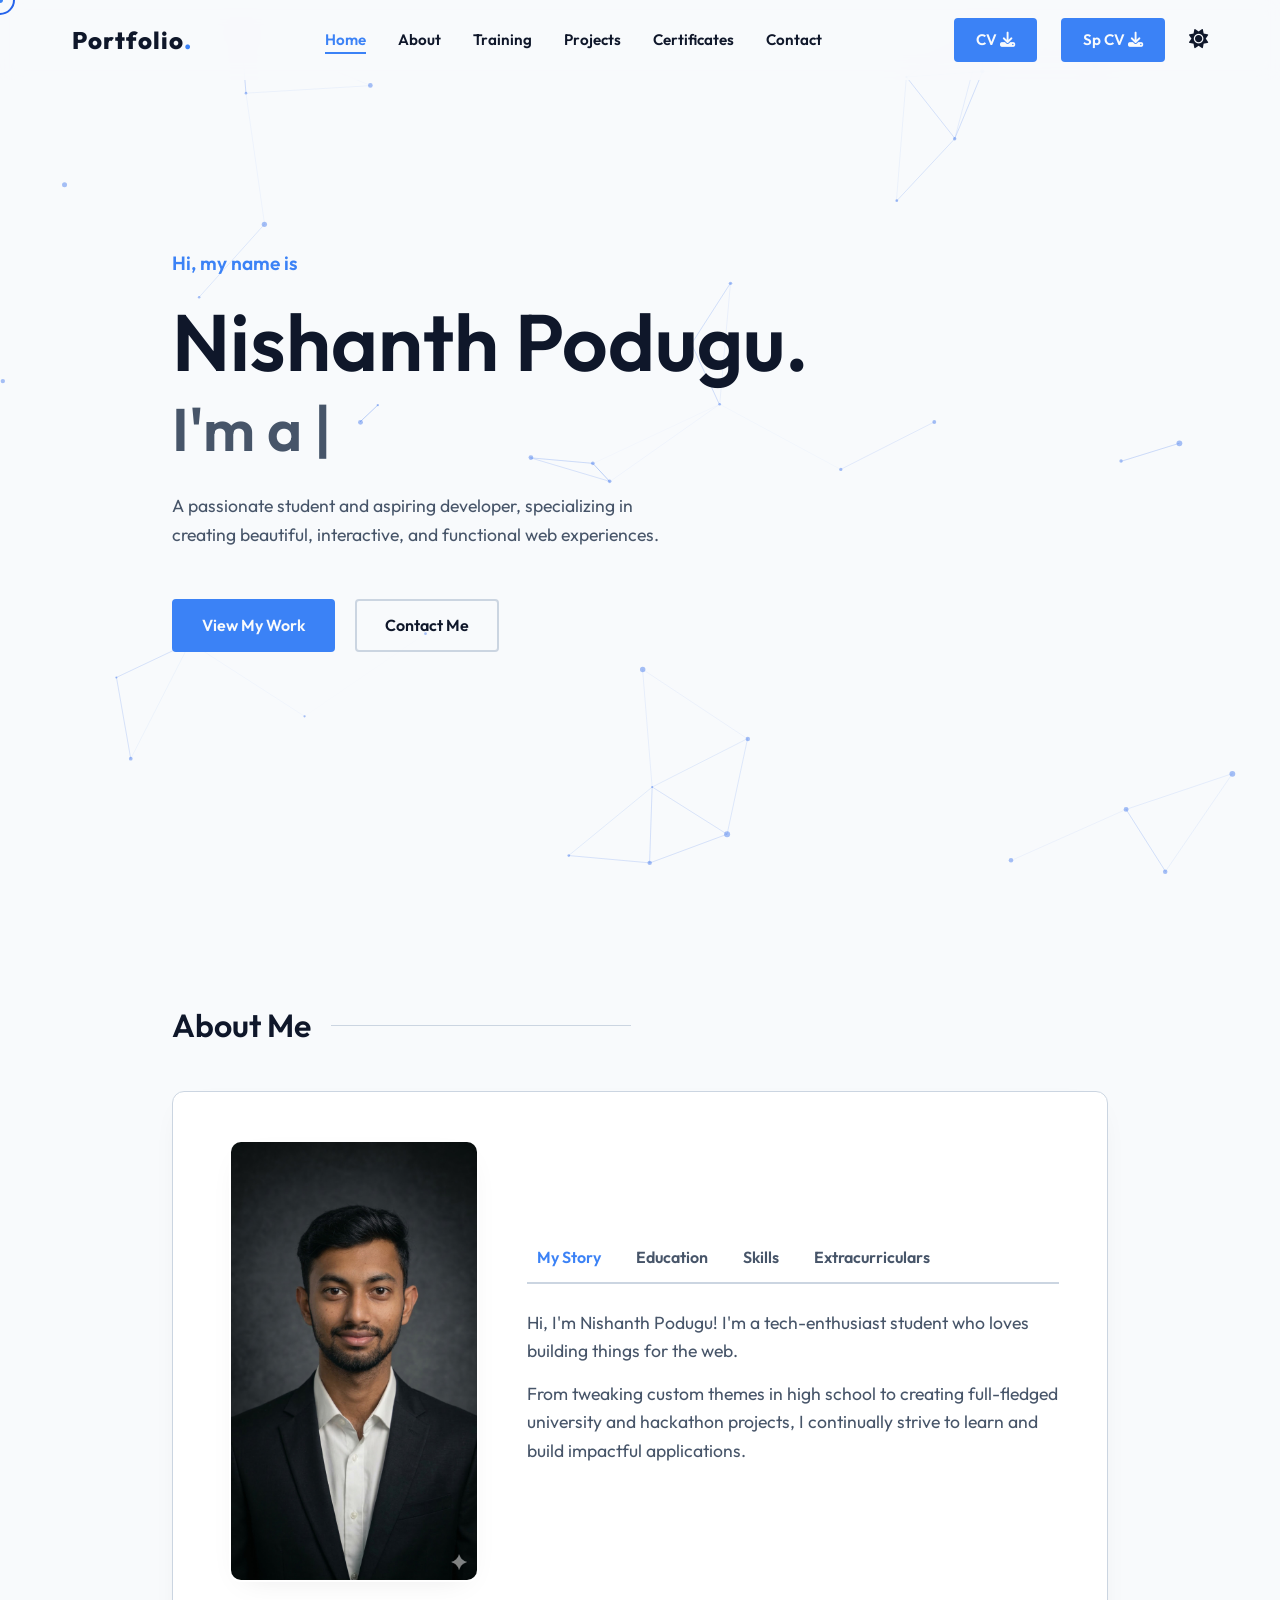
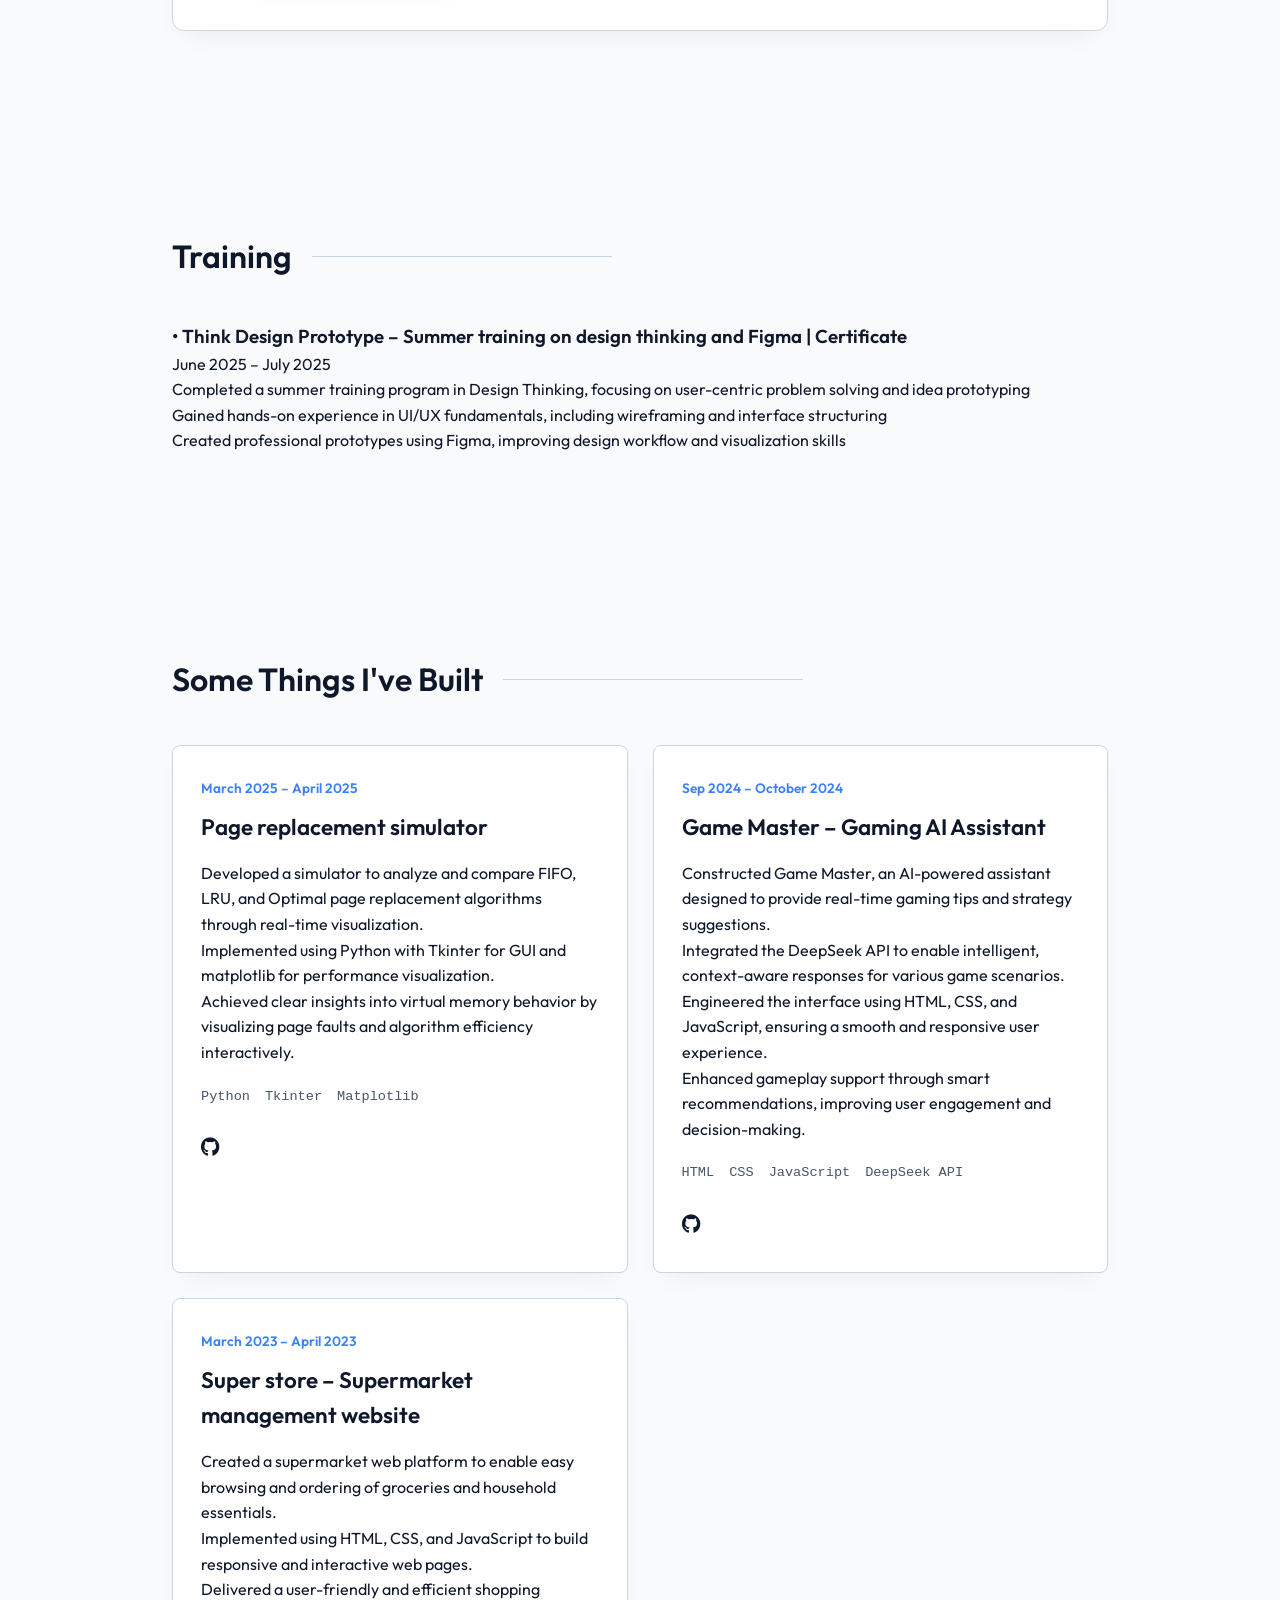
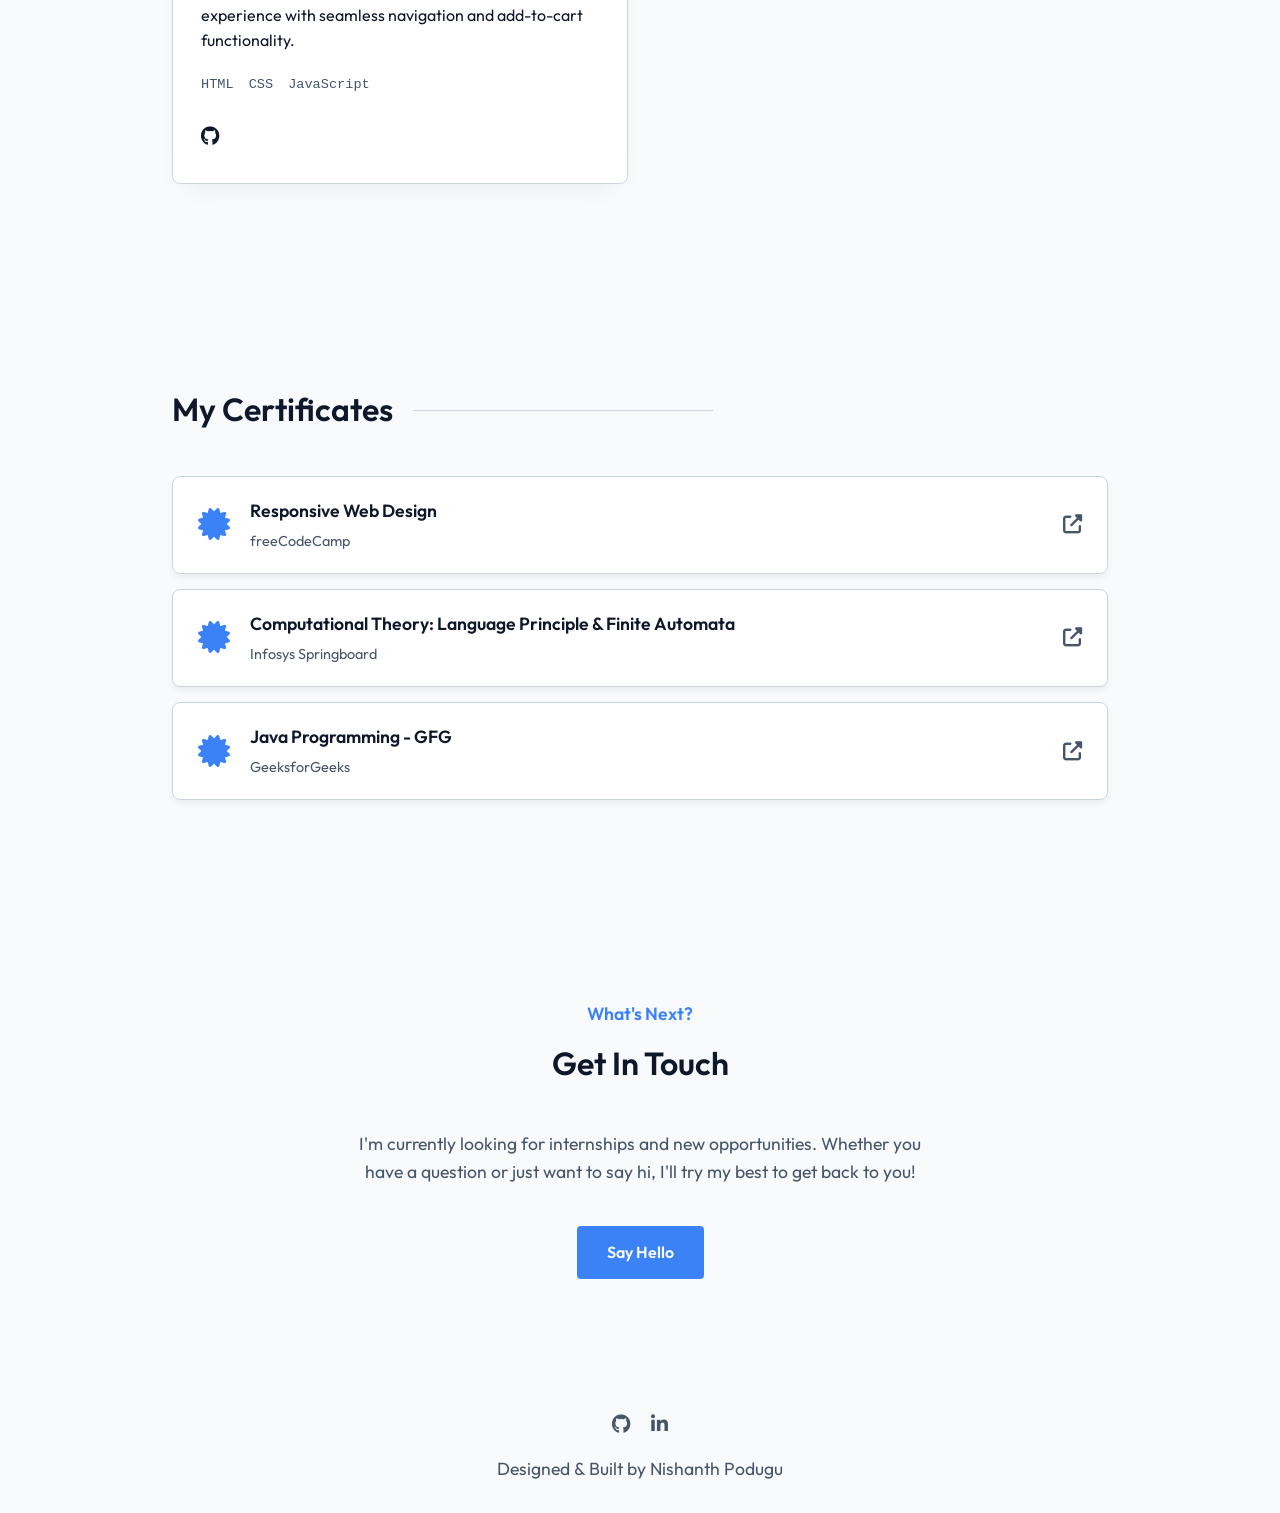
==== index.html @ 269d50a8 "Rename portfolio.html to index.html" ====
<!DOCTYPE html>
<html lang="en">

<head>
    <meta charset="UTF-8">
    <meta name="viewport" content="width=device-width, initial-scale=1.0">
    <title>Nishanth Podugu | Student Portfolio</title>
    <!-- Google Fonts -->
    <link href="https://fonts.googleapis.com/css2?family=Outfit:wght@300;400;600;800&display=swap" rel="stylesheet">
    <!-- Font Awesome for Icons -->
    <link rel="stylesheet" href="https://cdnjs.cloudflare.com/ajax/libs/font-awesome/6.4.0/css/all.min.css">
    <!-- Custom CSS -->
    <link rel="stylesheet" href="style.css">
</head>

<body class="light-mode">
    <!-- Interactive Elements -->
    <div class="cursor-dot"></div>
    <div class="cursor-outline"></div>
    <canvas id="bg-canvas" class="bg-canvas"></canvas>

    <nav class="navbar" id="navbar">
        <div class="nav-container">
            <a href="#" class="logo">Portfolio<span>.</span></a>
            <ul class="nav-links">
                <li><a href="#home" class="active">Home</a></li>
                <li><a href="#about">About</a></li>
                <li><a href="#training">Training</a></li>
                <li><a href="#projects">Projects</a></li>
                <li><a href="#certificates">Certificates</a></li>
                <li><a href="#contact">Contact</a></li>
            </ul>
            <div class="nav-right">
                <a href="https://pdflink.to/d1e5fa99/" download="CV.pdf" class="btn primary-btn resume-btn">CV <i
                        class="fas fa-download"></i></a>
                <a href="https://pdflink.to/69deb243/" download="Sp CV.pdf" class="btn primary-btn resume-btn">Sp CV <i
                        class="fas fa-download"></i></a>
                <div class="theme-toggle" id="theme-toggle">
                    <i class="fas fa-moon dark-icon"></i>
                    <i class="fas fa-sun light-icon"></i>
                </div>
                <div class="hamburger" id="hamburger">
                    <span></span>
                    <span></span>
                    <span></span>
                </div>
            </div>
        </div>
    </nav>

    <main>
        <!-- Hero Section -->
        <section id="home" class="hero">
            <div class="hero-content">
                <p class="greeting">Hi, my name is</p>
                <h1 class="name">Nishanth Podugu.</h1>
                <h2 class="role">I'm a <span class="typing-text"></span><span class="cursor">|</span></h2>
                <p class="description">
                    A passionate student and aspiring developer, specializing in creating
                    beautiful, interactive, and functional web experiences.
                </p>
                <div class="hero-buttons">
                    <a href="#projects" class="btn primary-btn">View My Work</a>
                    <a href="#contact" class="btn secondary-btn">Contact Me</a>
                </div>
            </div>
        </section>

        <!-- About Section -->
        <section id="about" class="about section-padding">
            <div class="section-container">
                <h2 class="section-title">About Me</h2>
                <div class="about-content">
                    <div class="about-image hidden-element">
                        <img src="React gfg.jpeg" alt="Nishanth Podugu" class="profile-photo">
                    </div>

                    <div class="about-text-content hidden-element delay-1">
                        <div class="about-tabs">
                            <button class="tab-btn active" data-target="story">My Story</button>
                            <button class="tab-btn" data-target="education">Education</button>
                            <button class="tab-btn" data-target="skills">Skills</button>
                            <button class="tab-btn" data-target="extra">Extracurriculars</button>
                        </div>

                        <div class="tab-content active" id="story">
                            <p>Hi, I'm Nishanth Podugu! I'm a tech-enthusiast student who loves building things for the
                                web.</p>
                            <p>From tweaking custom themes in high school to creating full-fledged university and
                                hackathon projects, I continually strive to learn and build impactful applications.</p>
                        </div>

                        <div class="tab-content" id="education">
                            <ul class="timeline-list">
                                <li>
                                    <h4>Bachelor of Technology - CSE</h4>
                                    <p class="institution">Lovely Professional University | Phagwara, Punjab</p>
                                    <p class="date">August 2023 - Present | CGPA: 8.00</p>
                                </li>
                                <li>
                                    <h4>Intermediate</h4>
                                    <p class="institution">Ascent Junior College | Madhurawada, Vizag</p>
                                    <p class="date">April 2021 - March 2023 | Percentage: 95%</p>
                                </li>
                                <li>
                                    <h4>Matriculation</h4>
                                    <p class="institution">St. Joseph's High School | Srikakulam, Andhra Pradesh</p>
                                    <p class="date">April 2011 - March 2021 | Percentage: 88%</p>
                                </li>
                            </ul>
                        </div>

                        <div class="tab-content" id="skills">
                            <div class="skills-grid">
                                <div class="skill-category">
                                    <h3>Technologies & Tools</h3>
                                    <ul class="skills-list">
                                        <li><span>C++, C, Java</span></li>
                                        <li><span>HTML, CSS, JavaScript</span></li>
                                        <li><span>React, Node.js, Bootstrap</span></li>
                                        <li><span>MySQL, MongoDB, Figma</span></li>
                                    </ul>
                                </div>
                                <div class="skill-category">
                                    <h3>Soft Skills</h3>
                                    <ul class="skills-list">
                                        <li><span>Problem-Solving</span></li>
                                        <li><span>Sportsmanship</span></li>
                                        <li><span>Willingness to learn</span></li>
                                        <li><span>Adaptability</span></li>
                                    </ul>
                                </div>
                            </div>
                        </div>

                        <div class="tab-content" id="extra">
                            <ul class="timeline-list">
                                <li>
                                    <h4>Social Service</h4>
                                    <p>Participated in the blood donation camps and other donation services of Red Cross
                                        Society.</p>
                                </li>
                                <li>
                                    <h4>Hackathon Participant</h4>
                                    <p>Participated in InnovateX - a 24 hours hackathon to learn new skills by trying to
                                        build a web application.</p>
                                </li>
                                <li>
                                    <h4>Sports</h4>
                                    <p>Participated in basketball tournaments.</p>
                                </li>
                            </ul>
                        </div>
                    </div>
                </div>
            </div>
        </section>
        <!-- Training Section -->
        <section id="training" class="training section-padding">
            <div class="section-container">
                <h2 class="section-title">Training</h2>

                <div class="training-item hidden-element delay-1">
                    <div class="training-header">
                        <h3 class="training-title">
                            &bull; Think Design Prototype &ndash; Summer training on design thinking and Figma | <a
                                href="#" class="cert-link">Certificate</a>
                        </h3>
                        <span class="training-date">June 2025 &ndash; July 2025</span>
                    </div>
                    <div class="training-body">
                        <ul class="training-details">
                            <li>Completed a summer training program in Design Thinking, focusing on user-centric problem
                                solving and idea prototyping</li>
                            <li>Gained hands-on experience in UI/UX fundamentals, including wireframing and interface
                                structuring</li>
                            <li>Created professional prototypes using Figma, improving design workflow and visualization
                                skills</li>
                        </ul>
                    </div>
                </div>
            </div>
        </section>

        <!-- Projects Section -->
        <section id="projects" class="projects section-padding">
            <div class="section-container">
                <h2 class="section-title">Some Things I've Built</h2>
                <div class="projects-grid">

                    <!-- Project 1 -->
                    <div class="project-card hidden-element delay-1">
                        <div class="project-content">
                            <p class="project-overline">March 2025 &ndash; April 2025</p>
                            <h3 class="project-title">Page replacement simulator</h3>
                            <div class="project-description">
                                <ul>
                                    <li>Developed a simulator to analyze and compare FIFO, LRU, and Optimal page
                                        replacement algorithms through real-time visualization.</li>
                                    <li>Implemented using Python with Tkinter for GUI and matplotlib for performance
                                        visualization.</li>
                                    <li>Achieved clear insights into virtual memory behavior by visualizing page faults
                                        and algorithm efficiency interactively.</li>
                                </ul>
                            </div>
                            <ul class="project-tech-list">
                                <li>Python</li>
                                <li>Tkinter</li>
                                <li>Matplotlib</li>
                            </ul>
                            <div class="project-links">
                                <a href="https://github.com/nishanth-podugu/Page-Replacement-Simulator" target="_blank"
                                    aria-label="GitHub Link"><i class="fab fa-github"></i></a>
                            </div>
                        </div>
                    </div>

                    <!-- Project 2 -->
                    <div class="project-card hidden-element delay-2">
                        <div class="project-content">
                            <p class="project-overline">Sep 2024 &ndash; October 2024</p>
                            <h3 class="project-title">Game Master &ndash; Gaming AI Assistant</h3>
                            <div class="project-description">
                                <ul>
                                    <li>Constructed Game Master, an AI-powered assistant designed to provide real-time
                                        gaming tips and strategy suggestions.</li>
                                    <li>Integrated the DeepSeek API to enable intelligent, context-aware responses for
                                        various game scenarios.</li>
                                    <li>Engineered the interface using HTML, CSS, and JavaScript, ensuring a smooth and
                                        responsive user experience.</li>
                                    <li>Enhanced gameplay support through smart recommendations, improving user
                                        engagement and decision-making.</li>
                                </ul>
                            </div>
                            <ul class="project-tech-list">
                                <li>HTML</li>
                                <li>CSS</li>
                                <li>JavaScript</li>
                                <li>DeepSeek API</li>
                            </ul>
                            <div class="project-links">
                                <a href="https://github.com/nishanth-podugu/game-master-ai-assistant" target="_blank"
                                    aria-label="GitHub Link"><i class="fab fa-github"></i></a>
                            </div>
                        </div>
                    </div>

                    <!-- Project 3 -->
                    <div class="project-card hidden-element delay-3">
                        <div class="project-content">
                            <p class="project-overline">March 2023 &ndash; April 2023</p>
                            <h3 class="project-title">Super store &ndash; Supermarket management website</h3>
                            <div class="project-description">
                                <ul>
                                    <li>Created a supermarket web platform to enable easy browsing and ordering of
                                        groceries and household essentials.</li>
                                    <li>Implemented using HTML, CSS, and JavaScript to build responsive and interactive
                                        web pages.</li>
                                    <li>Delivered a user-friendly and efficient shopping experience with seamless
                                        navigation and add-to-cart functionality.</li>
                                </ul>
                            </div>
                            <ul class="project-tech-list">
                                <li>HTML</li>
                                <li>CSS</li>
                                <li>JavaScript</li>
                            </ul>
                            <div class="project-links">
                                <a href="https://github.com/nishanth-podugu/supermarket-management-website"
                                    target="_blank" aria-label="GitHub Link"><i class="fab fa-github"></i></a>
                            </div>
                        </div>
                    </div>

                </div>
            </div>
        </section>

        <!-- Certificates Section -->
        <section id="certificates" class="certificates section-padding">
            <div class="section-container">
                <h2 class="section-title">My Certificates</h2>
                <div class="certificates-list">

                    <!-- FreeCodeCamp -->
                    <a href="https://www.freecodecamp.org/certification/fcc4a7aa92d-1d3a-4d59-b292-5b40052899d4/responsive-web-design"
                        target="_blank" class="certificate-link-card hidden-element delay-1">
                        <div class="cert-icon"><i class="fas fa-certificate"></i></div>
                        <div class="cert-text">
                            <h3>Responsive Web Design</h3>
                            <p>freeCodeCamp</p>
                        </div>
                        <i class="fas fa-external-link-alt ext-icon"></i>
                    </a>

                    <!-- Infosys -->
                    <a href="https://infyspringboard.onwingspan.com/public-assets/infosysheadstart/cert/lex_auth_0135015511562403847605/1-76b3c536-1ab8-4e2e-9bbb-ffeaceeb83f6.pdf"
                        target="_blank" class="certificate-link-card hidden-element delay-2">
                        <div class="cert-icon"><i class="fas fa-certificate"></i></div>
                        <div class="cert-text">
                            <h3>Computational Theory: Language Principle & Finite Automata</h3>
                            <p>Infosys Springboard</p>
                        </div>
                        <i class="fas fa-external-link-alt ext-icon"></i>
                    </a>

                    <!-- Java Programming - GFG -->
                    <a href="https://media.geeksforgeeks.org/courses/certificates/eeffb7afae8070c0692d9af118b48bd5.pdf"
                        target="_blank" class="certificate-link-card hidden-element delay-3">
                        <div class="cert-icon"><i class="fas fa-certificate"></i></div>
                        <div class="cert-text">
                            <h3>Java Programming - GFG</h3>
                            <p>GeeksforGeeks</p>
                        </div>
                        <i class="fas fa-external-link-alt ext-icon"></i>
                    </a>

                </div>
            </div>
        </section>

        <!-- Contact Section -->
        <section id="contact" class="contact section-padding">
            <div class="section-container">
                <div class="contact-content hidden-element">
                    <p class="contact-overline">What's Next?</p>
                    <h2 class="section-title">Get In Touch</h2>
                    <p class="contact-text">
                        I'm currently looking for internships and new opportunities. Whether you have a question or just
                        want to say hi, I'll try my best to get back to you!
                    </p>
                    <a href="mailto:Chinnavinny05@gmail.com" class="btn primary-btn">Say Hello</a>
                </div>
            </div>
        </section>
    </main>

    <footer>
        <div class="footer-socials">
            <a href="https://github.com/nishanth-podugu" target="_blank"><i class="fab fa-github"></i></a>
            <a href="https://www.linkedin.com/in/nishanth-podugu-033a70298/" target="_blank"><i
                    class="fab fa-linkedin-in"></i></a>
        </div>
        <p>Designed & Built by Nishanth Podugu
        </p>
    </footer>

    <!-- Custom JS -->
    <script src="script.js"></script>
</body>

</html>
---- style.css ----
/* --- Variables & Reset --- */
:root {
    /* Light Theme (Default) */
    --bg-color: #f8fafc;
    --text-color: #0f172a;
    --text-light: #475569;
    --primary-color: #3b82f6;
    --primary-color-hover: #2563eb;
    --secondary-color: #e2e8f0;
    --nav-bg: rgba(248, 250, 252, 0.85);
    --card-bg: #ffffff;
    --card-shadow: 0 10px 30px -15px rgba(2, 12, 27, 0.1);
    --border-color: #cbd5e1;
    --transition: all 0.3s cubic-bezier(0.645, 0.045, 0.355, 1);
}

.dark-mode {
    --bg-color: #0a192f;
    --text-color: #ccd6f6;
    --text-light: #8892b0;
    --primary-color: #64ffda;
    --primary-color-hover: #00cca0;
    --secondary-color: #112240;
    --nav-bg: rgba(10, 25, 47, 0.85);
    --card-bg: #112240;
    --card-shadow: 0 10px 30px -15px rgba(2, 12, 27, 0.7);
    --border-color: #233554;
}

* {
    margin: 0;
    padding: 0;
    box-sizing: border-box;
}

html {
    scroll-behavior: smooth;
    font-family: 'Outfit', sans-serif;
}

body {
    background-color: var(--bg-color);
    color: var(--text-color);
    transition: background-color 0.3s ease, color 0.3s ease;
    line-height: 1.6;
}

a {
    text-decoration: none;
    color: inherit;
    transition: var(--transition);
}

ul {
    list-style: none;
}

/* --- Typography --- */
h1, h2, h3, h4 {
    color: var(--text-color);
    font-weight: 600;
}

p {
    color: var(--text-light);
    font-size: 1.1rem;
}

/* --- Reusable Components --- */
.section-padding {
    padding: 100px 0;
}

.section-container {
    max-width: 1000px;
    margin: 0 auto;
    padding: 0 2rem;
}

.section-title {
    font-size: 2rem;
    margin-bottom: 2.5rem;
    display: flex;
    align-items: center;
}

.section-title::after {
    content: "";
    display: block;
    height: 1px;
    width: 300px;
    background-color: var(--border-color);
    margin-left: 20px;
}

.btn {
    display: inline-block;
    padding: 12px 28px;
    border-radius: 4px;
    font-weight: 600;
    cursor: pointer;
    font-size: 1rem;
}

.primary-btn {
    background-color: var(--primary-color);
    color: var(--bg-color) !important;
    border: 2px solid var(--primary-color);
    transition: var(--transition);
}

.primary-btn:hover {
    background-color: transparent;
    color: var(--primary-color) !important;
}

.secondary-btn {
    background-color: transparent;
    color: var(--text-color);
    border: 2px solid var(--border-color);
}

.secondary-btn:hover {
    border-color: var(--primary-color);
    color: var(--primary-color);
}

/* --- Navbar --- */
.navbar {
    position: fixed;
    top: 0;
    width: 100%;
    height: 80px;
    background-color: var(--nav-bg);
    backdrop-filter: blur(10px);
    z-index: 1000;
    transition: var(--transition);
    box-shadow: 0 2px 10px rgba(0,0,0,0.05);
}

.nav-container {
    display: flex;
    justify-content: space-between;
    align-items: center;
    max-width: 1200px;
    margin: 0 auto;
    height: 100%;
    padding: 0 2rem;
}

.logo {
    font-size: 1.5rem;
    font-weight: 800;
    letter-spacing: 1px;
}

.logo span {
    color: var(--primary-color);
}

.nav-links {
    display: flex;
    gap: 2rem;
}

.nav-links a {
    font-size: 0.95rem;
    font-weight: 600;
    position: relative;
}

.nav-links a:hover, .nav-links a.active {
    color: var(--primary-color);
}

.nav-links a::after {
    content: '';
    position: absolute;
    width: 0;
    height: 2px;
    bottom: -5px;
    left: 0;
    background-color: var(--primary-color);
    transition: var(--transition);
}

.nav-links a:hover::after, .nav-links a.active::after {
    width: 100%;
}

.nav-right {
    display: flex;
    align-items: center;
    gap: 1.5rem;
}

.resume-btn {
    padding: 8px 20px;
    font-size: 0.95rem;
}

.theme-toggle {
    cursor: pointer;
    font-size: 1.2rem;
    color: var(--text-color);
    transition: var(--transition);
}

.theme-toggle:hover {
    color: var(--primary-color);
}

.dark-icon { display: none; }
.light-icon { display: block; }

.dark-mode .dark-icon { display: block; }
.dark-mode .light-icon { display: none; }

.hamburger {
    display: none;
    flex-direction: column;
    cursor: pointer;
    gap: 5px;
}

.hamburger span {
    width: 25px;
    height: 3px;
    background-color: var(--text-color);
    transition: var(--transition);
}

/* --- Hero Section --- */
.hero {
    min-height: 100vh;
    display: flex;
    align-items: center;
    padding: 0 2rem;
    max-width: 1000px;
    margin: 0 auto;
}

.hero-content {
    max-width: 700px;
}

.greeting {
    color: var(--primary-color);
    font-size: 1.2rem;
    font-weight: 600;
    margin-bottom: 20px;
}

.name {
    font-size: clamp(40px, 8vw, 80px);
    line-height: 1.1;
    margin-bottom: 10px;
}

.role {
    font-size: clamp(30px, 6vw, 60px);
    color: var(--text-light);
    line-height: 1.1;
    margin-bottom: 30px;
}

.typing-text {
    color: var(--primary-color);
}

.cursor {
    animation: blink 1s infinite;
}

@keyframes blink {
    0%, 100% { opacity: 1; }
    50% { opacity: 0; }
}

.description {
    max-width: 500px;
    margin-bottom: 50px;
}

.hero-buttons {
    display: flex;
    gap: 20px;
}

/* --- About Section --- */
.about-content {
    display: flex;
    flex-direction: column;
    gap: 40px;
    background-color: var(--card-bg);
    border-radius: 12px;
    padding: 3rem;
    box-shadow: var(--card-shadow);
    border: 1px solid var(--border-color);
    transition: var(--transition);
}

.about-content:hover {
    transform: translateY(-5px);
    box-shadow: 0 15px 40px -15px rgba(2, 12, 27, 0.2);
    border-color: var(--primary-color);
}

@media (min-width: 768px) {
    .about-content {
        flex-direction: row;
        align-items: center;
    }
}

.about-image {
    flex: 1;
    display: flex;
    justify-content: center;
}

.profile-photo {
    width: 250px;
    height: auto;
    object-fit: cover;
    border-radius: 12px;
    box-shadow: var(--card-shadow);
    transition: var(--transition);
    border: 2px solid transparent;
}

.profile-photo:hover {
    border-color: var(--primary-color);
    transform: scale(1.02);
}

.about-text-content {
    flex: 2;
}

.about-tabs {
    display: flex;
    gap: 15px;
    margin-bottom: 25px;
    border-bottom: 2px solid var(--border-color);
    padding-bottom: 10px;
    overflow-x: auto;
    overflow-y: hidden;
    scrollbar-width: none; /* Firefox */
    -ms-overflow-style: none;  /* Internet Explorer 10+ */
}

.about-tabs::-webkit-scrollbar {
    display: none; /* WebKit */
}

.tab-btn {
    background: none;
    border: none;
    color: var(--text-light);
    font-size: 1rem;
    font-weight: 600;
    cursor: pointer;
    font-family: inherit;
    padding: 5px 10px;
    position: relative;
    transition: var(--transition);
    white-space: nowrap;
}

.tab-btn::after {
    content: '';
    position: absolute;
    bottom: -12px;
    left: 0;
    width: 0;
    height: 2px;
    background-color: var(--primary-color);
    transition: var(--transition);
}

.tab-btn:hover, .tab-btn.active {
    color: var(--primary-color);
}

.tab-btn.active::after {
    width: 100%;
}

.tab-content {
    display: none;
    animation: fadeIn 0.5s ease;
}

.tab-content.active {
    display: block;
}

@keyframes fadeIn {
    from { opacity: 0; transform: translateY(10px); }
    to { opacity: 1; transform: translateY(0); }
}

.tab-content p {
    margin-bottom: 15px;
}

/* Timeline specific */
.timeline-list {
    list-style: none;
    padding-left: 15px;
    border-left: 2px solid var(--border-color);
}

.timeline-list li {
    position: relative;
    padding-left: 20px;
    margin-bottom: 20px;
}

.timeline-list li::before {
    content: '';
    position: absolute;
    width: 12px;
    height: 12px;
    border-radius: 50%;
    background-color: var(--primary-color);
    left: -22px;
    top: 5px;
    border: 3px solid var(--card-bg);
}

.timeline-list h4 {
    font-size: 1.1rem;
    color: var(--text-color);
    margin-bottom: 5px;
}

.timeline-list .institution {
    font-weight: 600;
    color: var(--primary-color);
    font-size: 0.95rem;
    margin-bottom: 2px;
}

.timeline-list .date {
    font-size: 0.85rem;
    color: var(--text-light);
}

/* Skills specific */
.skills-grid {
    display: flex;
    flex-wrap: wrap;
    gap: 30px;
}

.skill-category h3 {
    margin-bottom: 15px;
    font-size: 1.1rem;
    color: var(--text-color);
}

.skills-list {
    display: flex;
    flex-direction: column;
    gap: 10px;
}

.skills-list li {
    position: relative;
    padding: 8px 12px 8px 30px;
    color: var(--text-light);
    background-color: transparent;
    border-radius: 6px;
    transition: var(--transition);
    cursor: default;
}

.skills-list li:hover {
    background-color: var(--secondary-color);
    color: var(--primary-color);
    transform: translateX(5px);
}

.skills-list li::before {
    content: '';
    position: absolute;
    width: 6px;
    height: 6px;
    border-radius: 50%;
    background-color: var(--primary-color);
    left: 10px;
    top: 50%;
    transform: translateY(-50%);
    box-shadow: 0 0 5px var(--primary-color);
    transition: var(--transition);
}

.skills-list li:hover::before {
    box-shadow: 0 0 8px var(--primary-color);
}

/* --- Projects Section --- */
.projects-grid {
    display: grid;
    grid-template-columns: repeat(auto-fill, minmax(300px, 1fr));
    gap: 25px;
}

.project-card {
    background-color: var(--card-bg);
    border-radius: 8px;
    padding: 2rem 1.75rem;
    box-shadow: var(--card-shadow);
    transition: var(--transition);
    border: 1px solid var(--border-color);
    position: relative;
    top: 0;
    display: flex;
    flex-direction: column;
}

.project-card:hover {
    transform: translateY(-8px);
    border-color: var(--primary-color);
}

.project-overline {
    color: var(--primary-color);
    font-size: 0.85rem;
    font-weight: 600;
    margin-bottom: 10px;
}

.project-title {
    font-size: 1.4rem;
    margin-bottom: 15px;
}

.project-description {
    font-size: 1rem;
    margin-bottom: 20px;
    flex-grow: 1;
}

.project-tech-list {
    display: flex;
    flex-wrap: wrap;
    gap: 15px;
    margin-bottom: 25px;
    font-size: 0.85rem;
    color: var(--text-light);
    font-family: monospace;
}

.project-links {
    display: flex;
    gap: 15px;
}

.project-links a {
    font-size: 1.2rem;
    color: var(--text-color);
}

.project-links a:hover {
    color: var(--primary-color);
}

/* --- Certificates Section --- */
.certificates-list {
    display: flex;
    flex-direction: column;
    gap: 15px;
}

.certificate-link-card {
    display: flex;
    align-items: center;
    background-color: var(--card-bg);
    padding: 20px 25px;
    border-radius: 8px;
    box-shadow: 0 4px 6px rgba(0,0,0,0.05);
    border: 1px solid var(--border-color);
    transition: var(--transition);
    text-decoration: none;
    color: var(--text-color);
}

.certificate-link-card:hover {
    transform: translateX(10px);
    border-color: var(--primary-color);
    box-shadow: var(--card-shadow);
}

.cert-icon {
    font-size: 2rem;
    color: var(--primary-color);
    margin-right: 20px;
}

.cert-text {
    flex-grow: 1;
}

.cert-text h3 {
    font-size: 1.1rem;
    margin-bottom: 5px;
}

.cert-text p {
    font-size: 0.9rem;
    margin: 0;
}

.ext-icon {
    color: var(--text-light);
    font-size: 1.2rem;
    transition: var(--transition);
}

.certificate-link-card:hover .ext-icon {
    color: var(--primary-color);
}

/* --- Contact Section --- */
.contact-content {
    text-align: center;
    max-width: 600px;
    margin: 0 auto;
}

.contact-overline {
    color: var(--primary-color);
    font-weight: 600;
    margin-bottom: 10px;
}

.contact .section-title {
    justify-content: center;
}

.contact .section-title::after {
    display: none;
}

.contact-text {
    margin-bottom: 40px;
}

/* --- Footer --- */
footer {
    text-align: center;
    padding: 30px;
    color: var(--text-light);
    font-size: 0.9rem;
}

.footer-socials {
    display: flex;
    justify-content: center;
    gap: 20px;
    margin-bottom: 15px;
}

.footer-socials a {
    color: var(--text-light);
    font-size: 1.2rem;
}

.footer-socials a:hover {
    color: var(--primary-color);
}

/* --- Animations & Utilities --- */
.hidden-element {
    opacity: 0;
    transform: translateY(30px);
    transition: all 0.8s ease-out;
}

.show-element {
    opacity: 1;
    transform: translateY(0);
}

.delay-1 { transition-delay: 0.1s; }
.delay-2 { transition-delay: 0.3s; }
.delay-3 { transition-delay: 0.5s; }

/* Responsive */
@media (max-width: 768px) {
    .resume-btn {
        display: none;
    }

    .nav-links {
        display: none; /* In a real app, this would be a sliding drawer */
        flex-direction: column;
        position: absolute;
        top: 80px;
        right: 0;
        background-color: var(--nav-bg);
        width: 100%;
        text-align: center;
        padding: 2rem 0;
        box-shadow: 0 10px 10px rgba(0,0,0,0.1);
    }
    
    .nav-links.nav-active {
        display: flex;
    }

    .hamburger {
        display: flex;
    }

    .section-title::after {
        width: 100%;
    }
}

/* --- Interactive Elements --- */
@media (pointer: fine) {
    body, a, button, .theme-toggle, .hamburger {
        cursor: none;
    }
}

.cursor-dot {
    width: 6px;
    height: 6px;
    background-color: var(--primary-color);
    position: fixed;
    top: 0;
    left: 0;
    border-radius: 50%;
    z-index: 9999;
    pointer-events: none;
    transform: translate(-50%, -50%);
    transition: width 0.2s, height 0.2s, background-color 0.2s;
}

.cursor-outline {
    width: 30px;
    height: 30px;
    border: 2px solid var(--primary-color-hover);
    position: fixed;
    top: 0;
    left: 0;
    border-radius: 50%;
    z-index: 9998;
    pointer-events: none;
    transform: translate(-50%, -50%);
    transition: width 0.2s, height 0.2s, background-color 0.2s, border-color 0.2s;
}

@media (max-width: 768px) {
    .cursor-dot, .cursor-outline {
        display: none;
    }
}

.bg-canvas {
    position: fixed;
    top: 0;
    left: 0;
    width: 100vw;
    height: 100vh;
    z-index: -1;
    pointer-events: none;
}
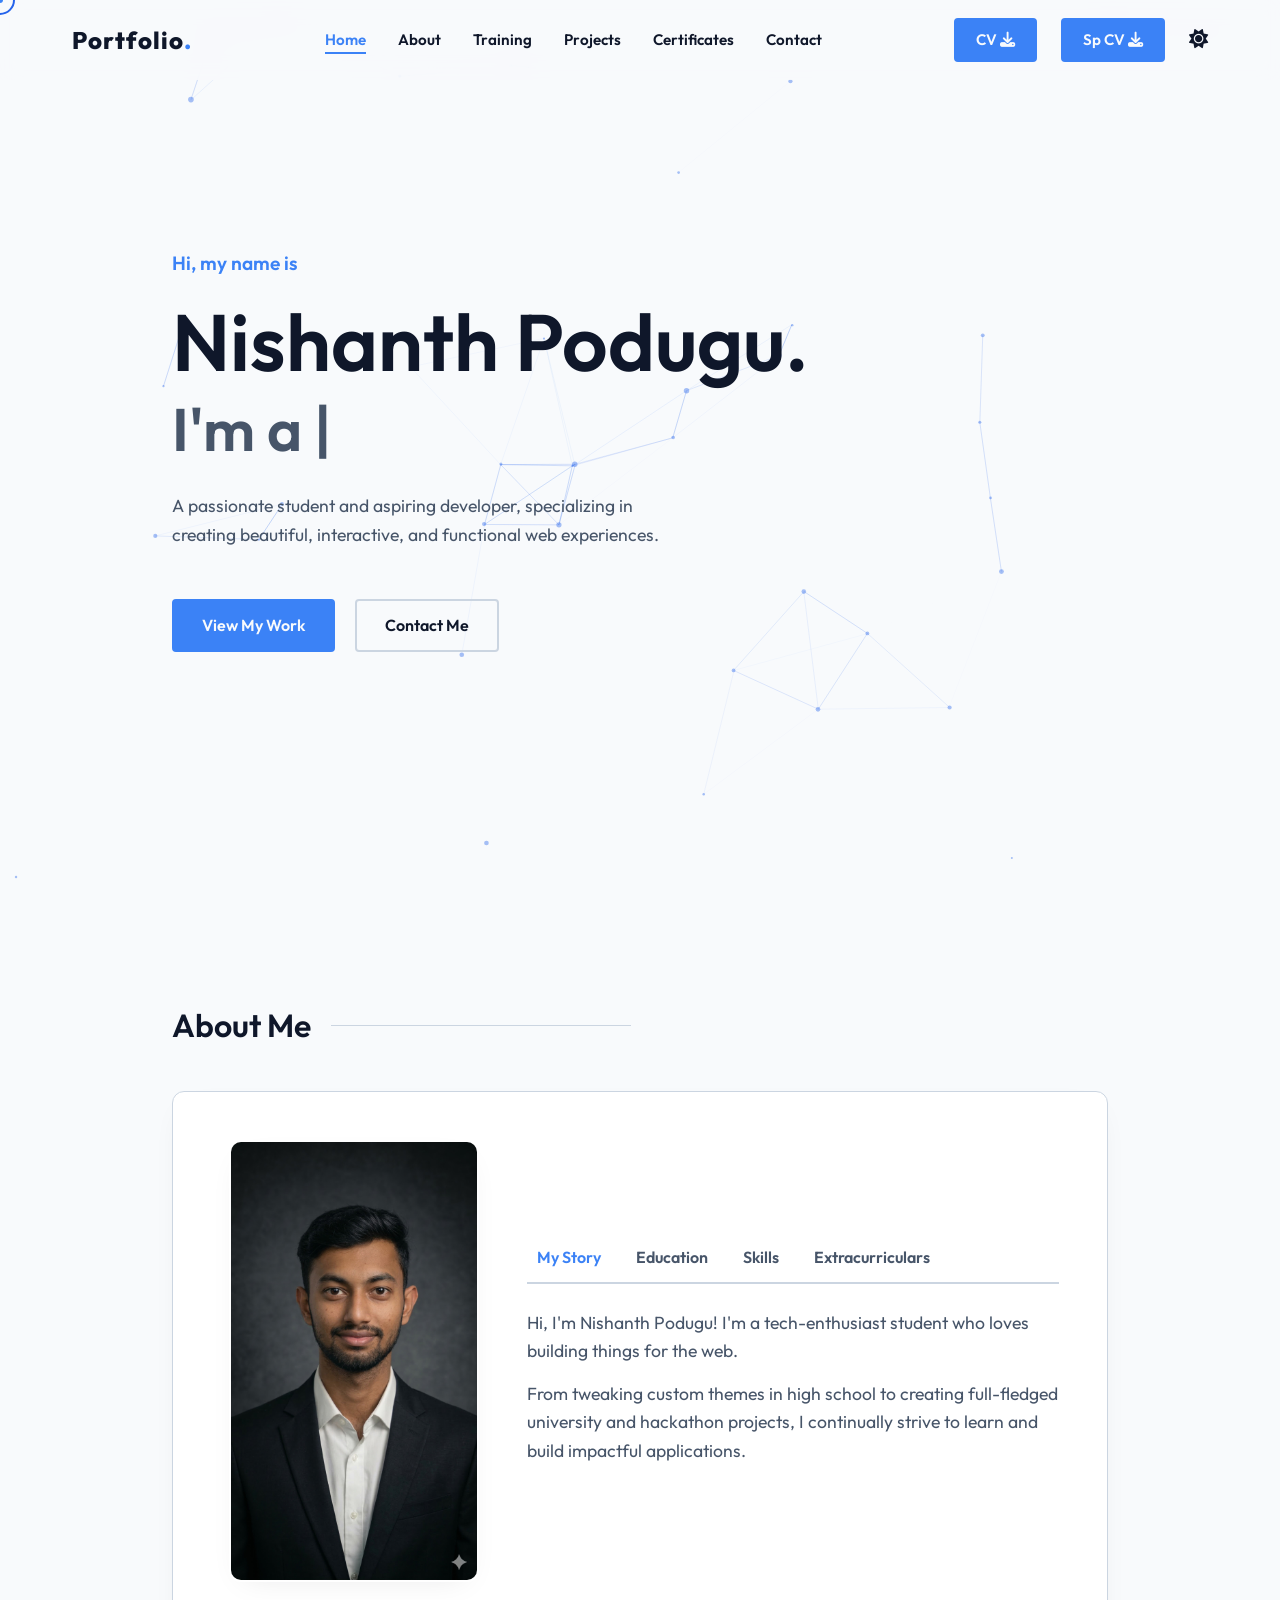
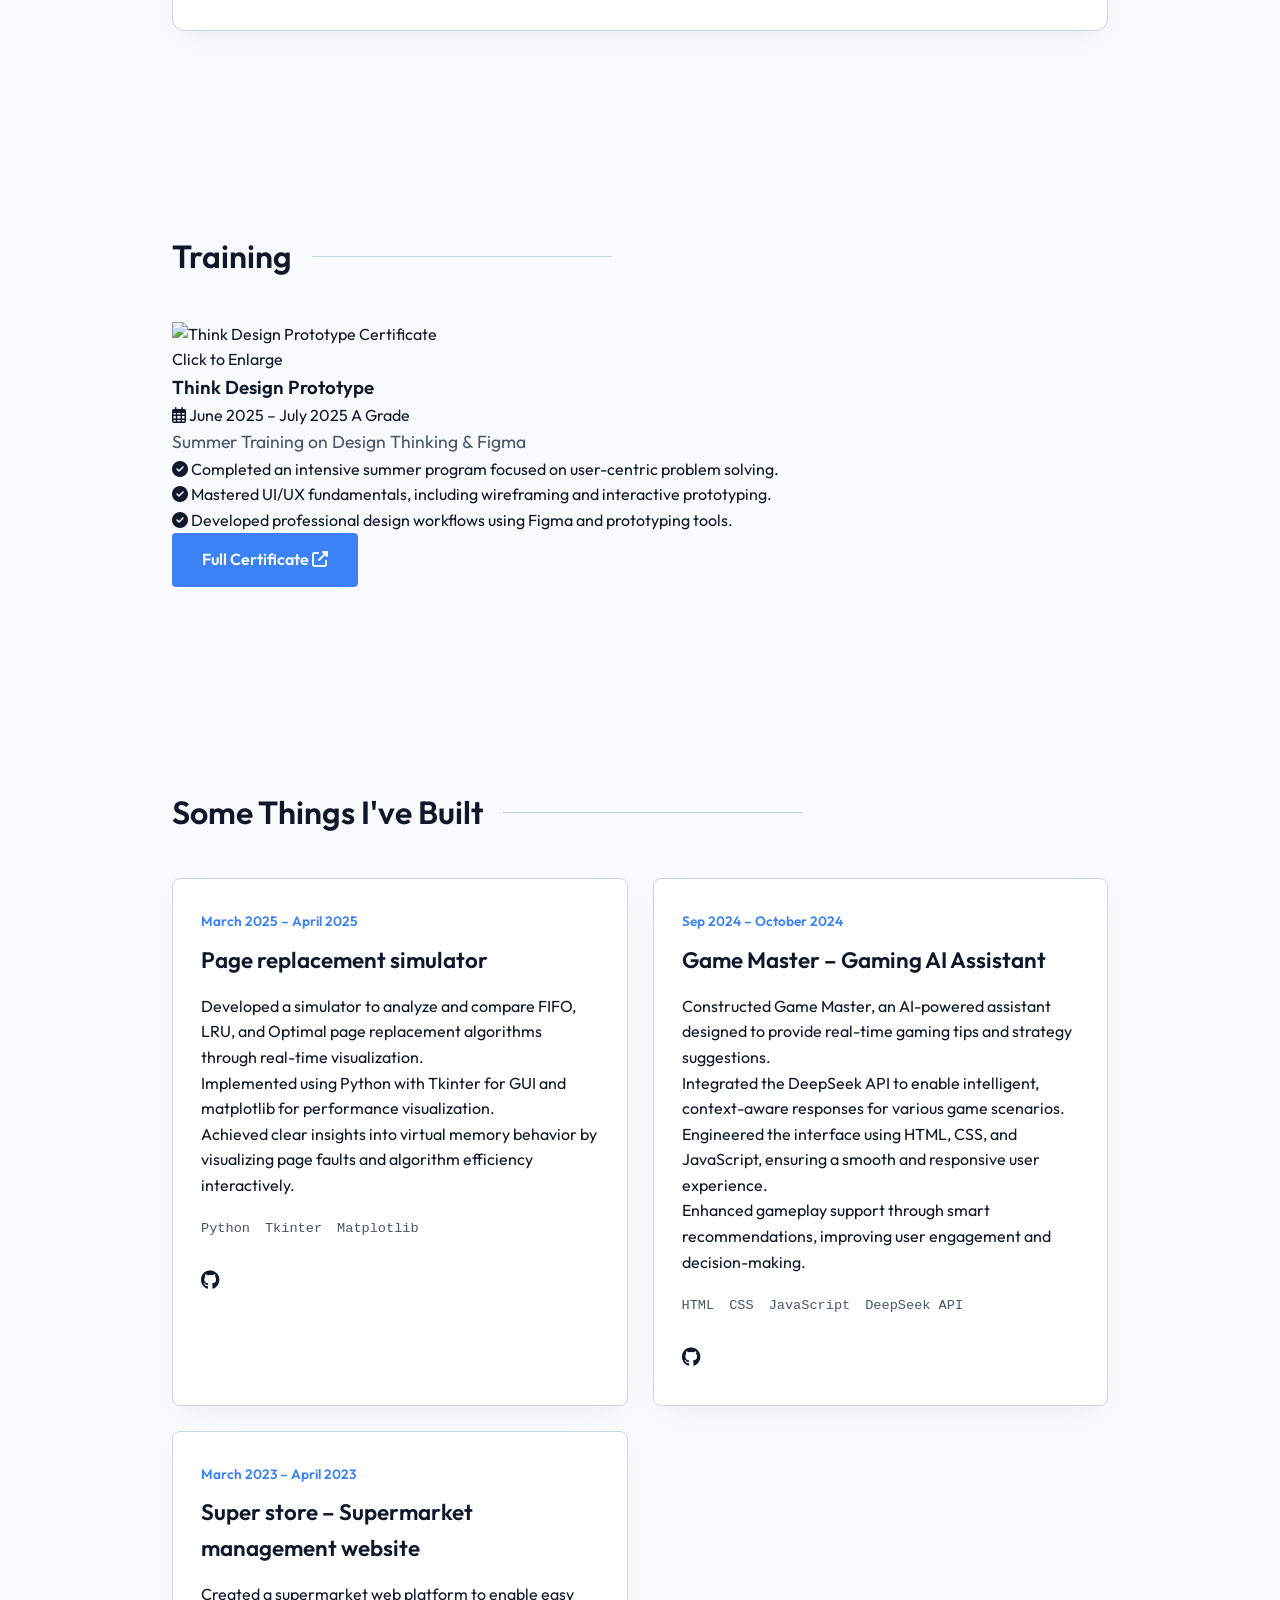
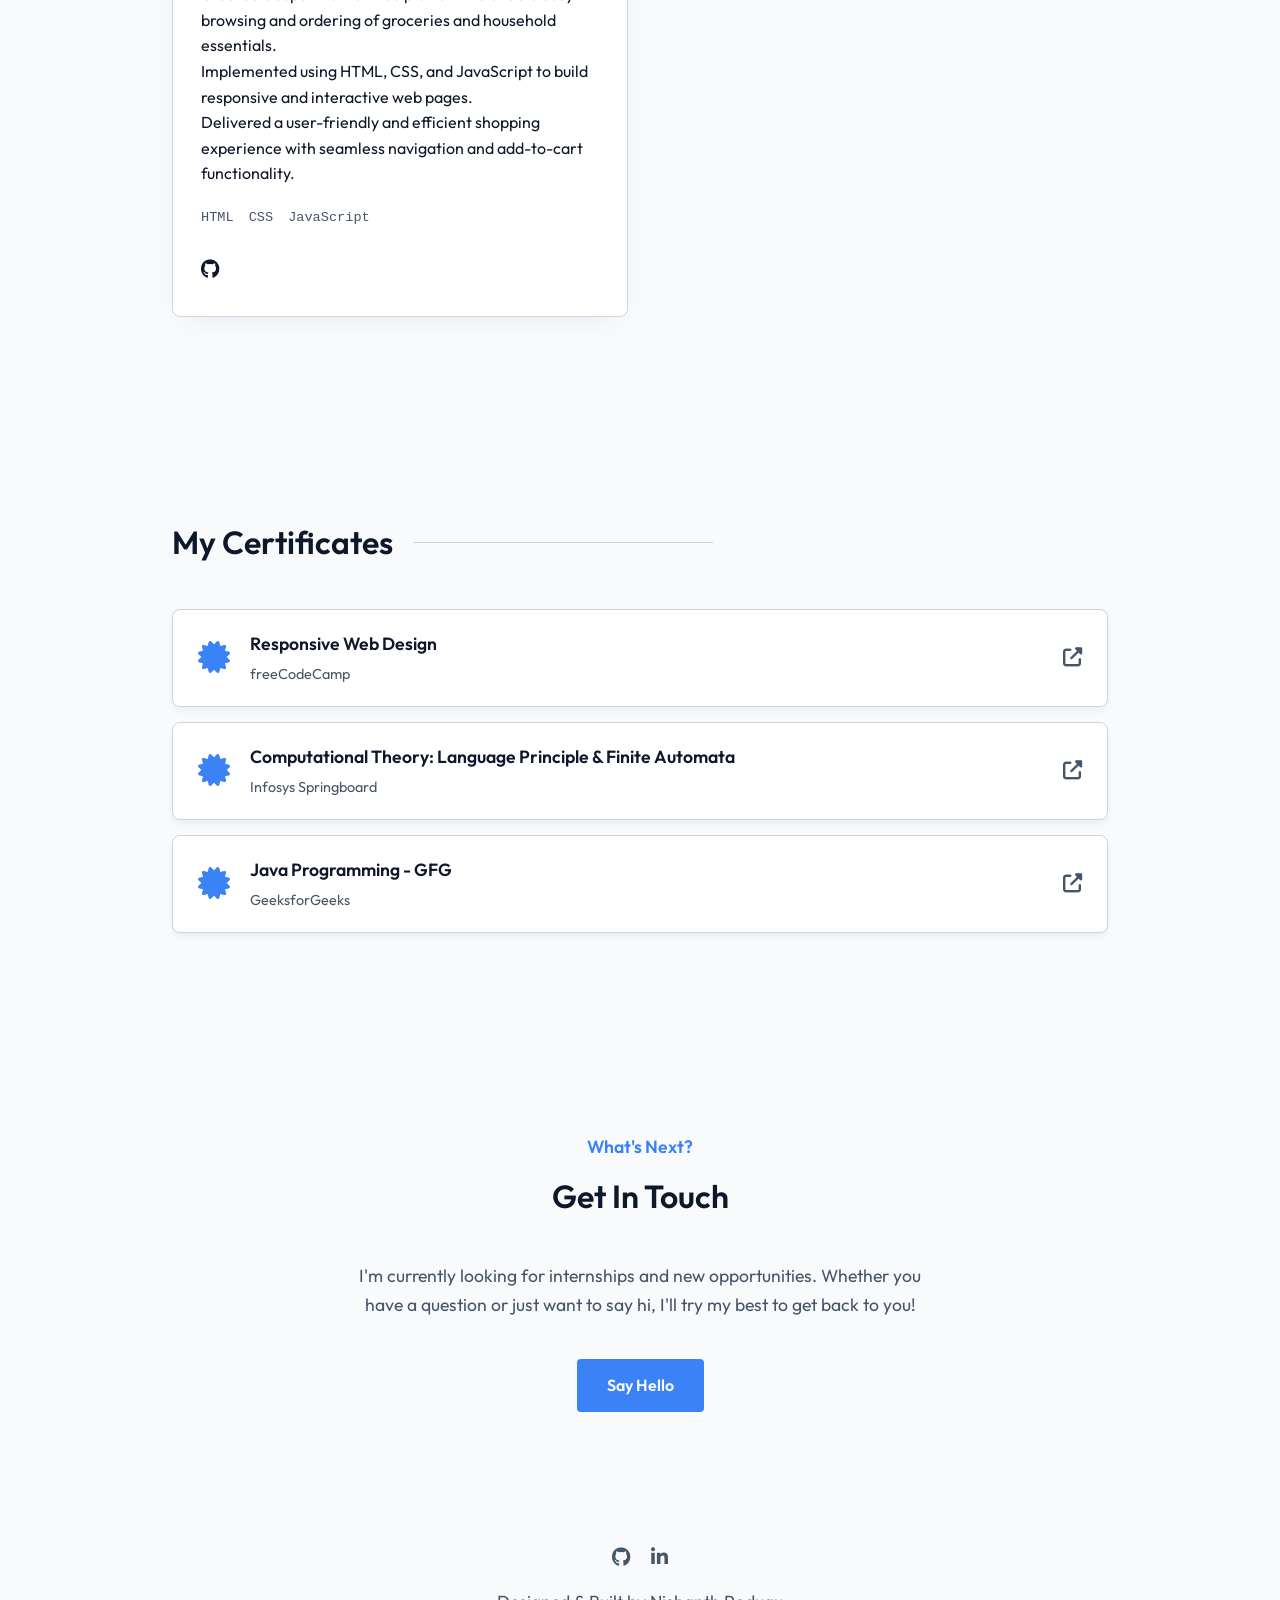
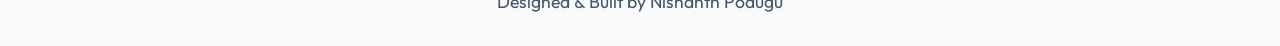
==== commit b4f296fa: "Refactor training section with card layout Replaced the training body with a training card layout to" ====
--- a/index.html
+++ b/index.html
@@ -160,23 +160,43 @@
             <div class="section-container">
                 <h2 class="section-title">Training</h2>
 
-                <div class="training-item hidden-element delay-1">
-                    <div class="training-header">
-                        <h3 class="training-title">
-                            &bull; Think Design Prototype &ndash; Summer training on design thinking and Figma | <a
-                                href="#" class="cert-link">Certificate</a>
-                        </h3>
-                        <span class="training-date">June 2025 &ndash; July 2025</span>
-                    </div>
-                    <div class="training-body">
-                        <ul class="training-details">
-                            <li>Completed a summer training program in Design Thinking, focusing on user-centric problem
-                                solving and idea prototyping</li>
-                            <li>Gained hands-on experience in UI/UX fundamentals, including wireframing and interface
-                                structuring</li>
-                            <li>Created professional prototypes using Figma, improving design workflow and visualization
-                                skills</li>
-                        </ul>
+                <div class="training-card-wrapper hidden-element delay-1">
+                    <div class="training-card">
+                        <div class="training-image-container">
+                            <img src="training-certificate.png" alt="Think Design Prototype Certificate" class="training-cert-img">
+                            <div class="image-overlay">
+                                <span class="view-text">Click to Enlarge</span>
+                            </div>
+                        </div>
+                        <div class="training-content">
+                            <div class="training-header">
+                                <h3 class="training-title">Think Design Prototype</h3>
+                                <div class="training-meta">
+                                    <span class="training-date"><i class="far fa-calendar-alt"></i> June 2025 &ndash; July 2025</span>
+                                    <span class="training-badge">A Grade</span>
+                                </div>
+                            </div>
+                            <p class="training-subtitle">Summer Training on Design Thinking & Figma</p>
+                            <ul class="training-details">
+                                <li>
+                                    <i class="fas fa-check-circle"></i>
+                                    <span>Completed an intensive summer program focused on user-centric problem solving.</span>
+                                </li>
+                                <li>
+                                    <i class="fas fa-check-circle"></i>
+                                    <span>Mastered UI/UX fundamentals, including wireframing and interactive prototyping.</span>
+                                </li>
+                                <li>
+                                    <i class="fas fa-check-circle"></i>
+                                    <span>Developed professional design workflows using Figma and prototyping tools.</span>
+                                </li>
+                            </ul>
+                            <div class="training-footer">
+                                <a href="training-certificate.png" target="_blank" class="btn primary-btn cert-btn">
+                                    Full Certificate <i class="fas fa-external-link-alt"></i>
+                                </a>
+                            </div>
+                        </div>
                     </div>
                 </div>
             </div>
